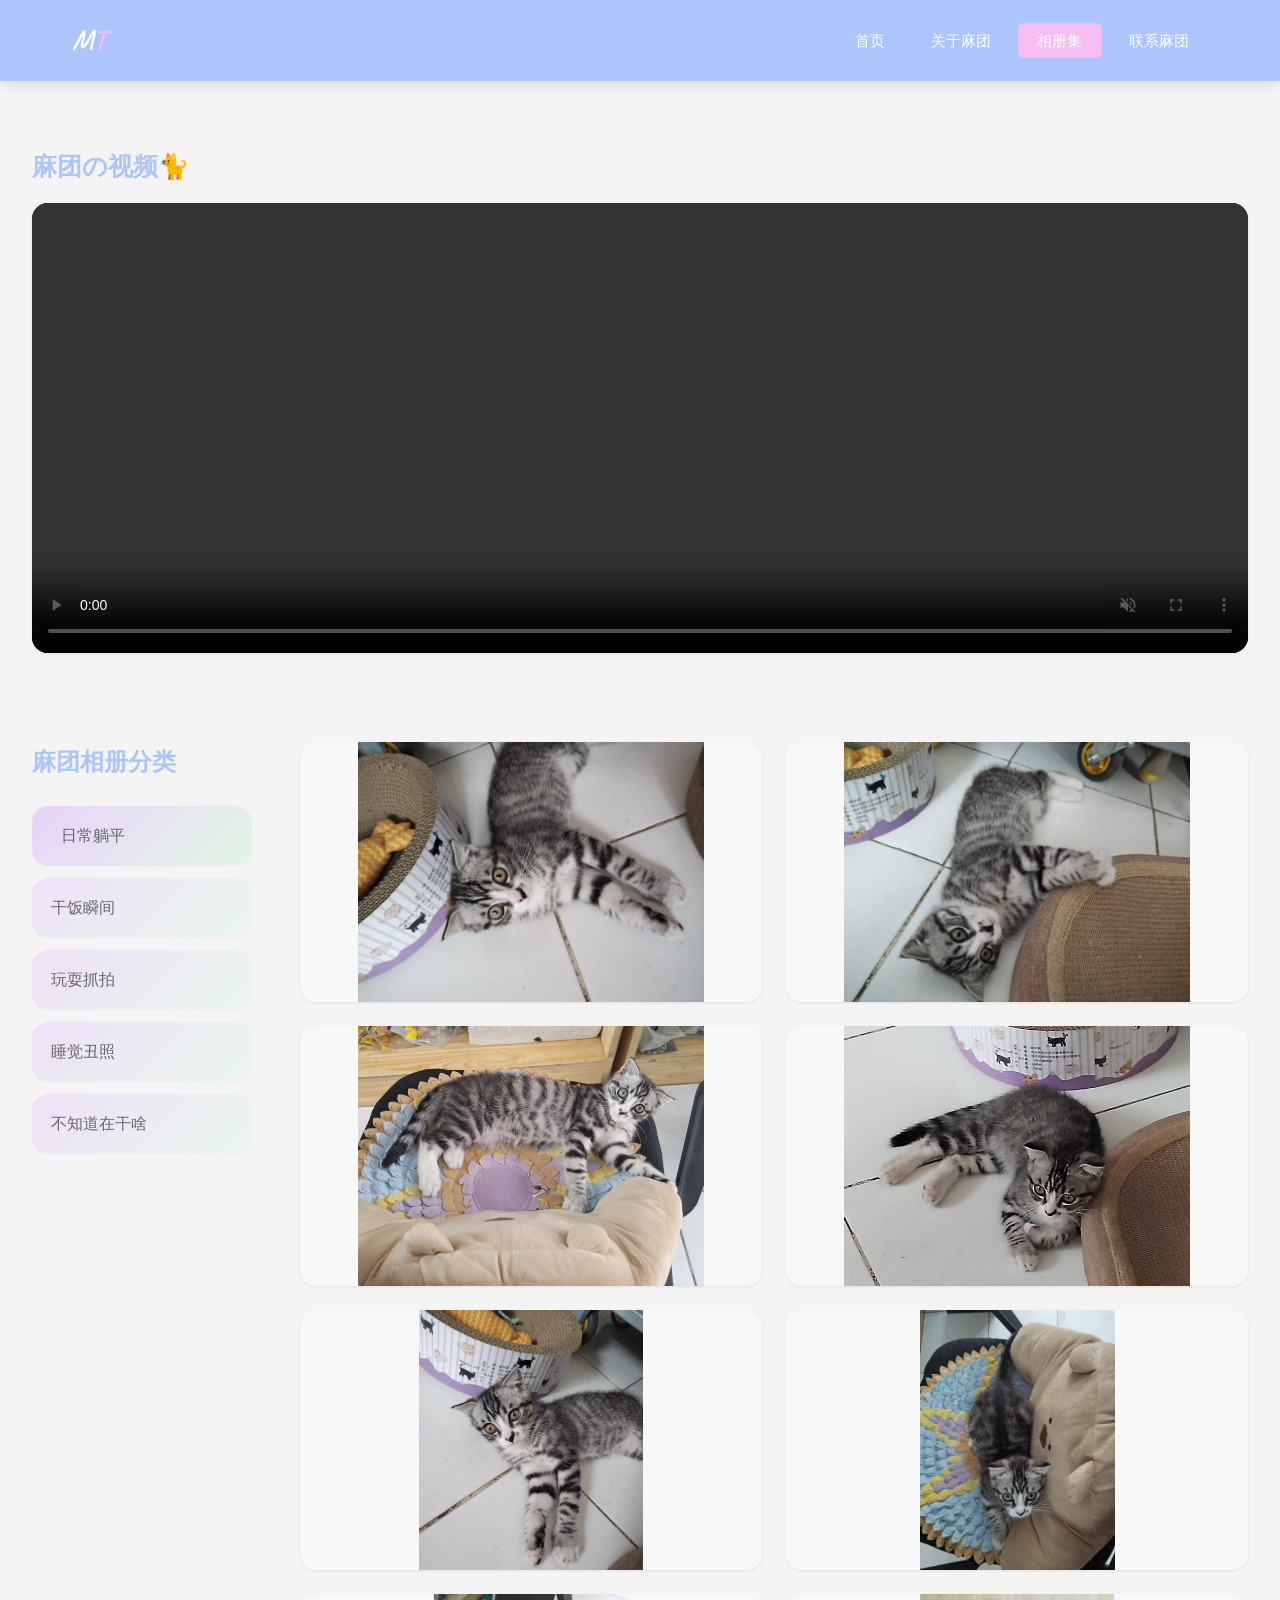
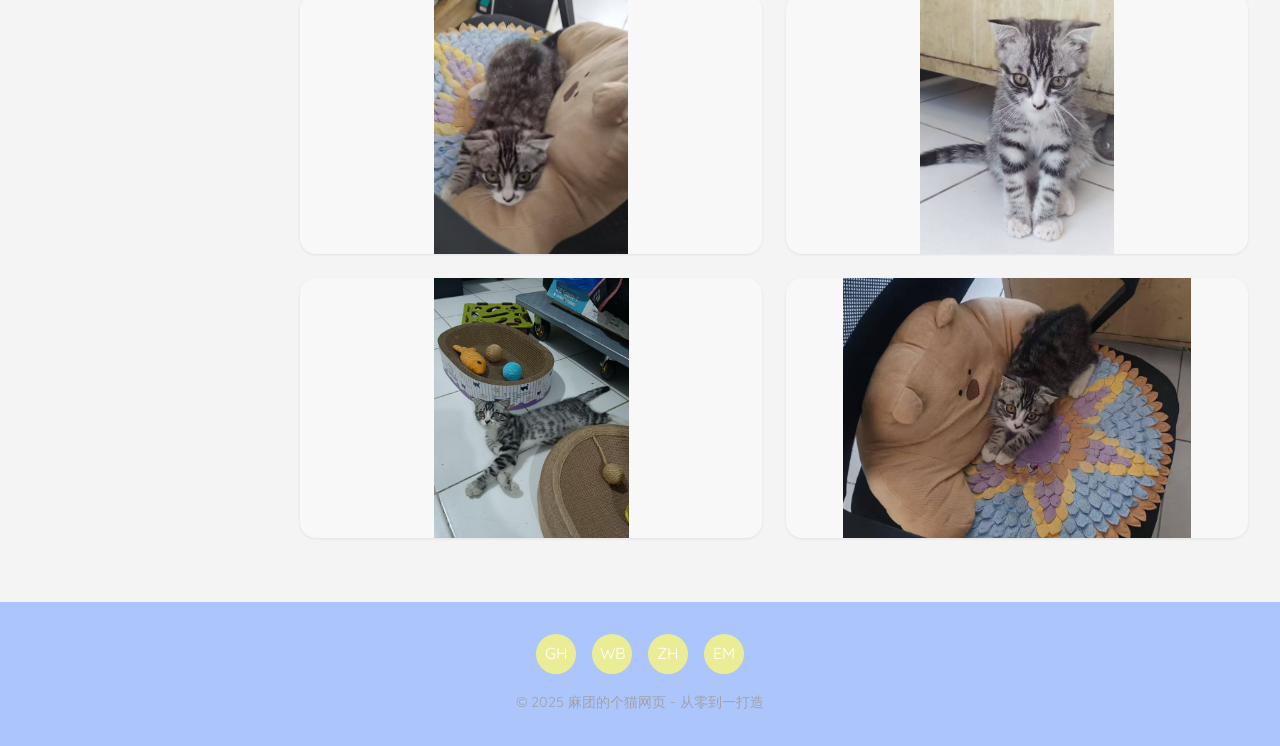
==== works.html @ da1ba431 "上传完整网站资源" ====
<!doctype html>
<html lang="zh-CN">
  <head>
    <meta charset="UTF-8" />
    <meta name="viewport" content="width=device-width, initial-scale=1.0" />
    <title>相册集 | 麻团的个猫网页</title>
    <link rel="stylesheet" href="css/style.css" />
  </head>
  <body>
    <header>
      <div class="header-inner">
        <a href="index.html" class="logo">M<span>T</span></a>
        <button
          class="menu-toggle"
          onclick="document.querySelector('nav').classList.toggle('open')"
          aria-label="打开导航菜单"
        >
          ☰
        </button>
        <nav>
          <ul>
            <li><a href="index.html">首页</a></li>
            <li><a href="about.html">关于麻团</a></li>
            <li><a href="works.html" class="active">相册集</a></li>
            <li><a href="contact.html">联系麻团</a></li>
          </ul>
        </nav>
      </div>
    </header>

    <main class="album-page">
      <div class="fixed-video">
        <h3 style="font-size: 25px">麻团の视频🐈</h3>
        <video
          class="auto-once-video"
          autoplay
          muted
          playsinline
          controls
          preload="auto"
        >
          <source src="MT_video.mp4" type="video/mp4" />
          你的浏览器不支持视频播放
        </video>
      </div>
      <!-- 左侧侧边栏分类 -->
      <div class="album-wrap">
        <aside class="album-sidebar">
          <h2>麻团相册分类</h2>
          <ul class="album-list">
            <li class="album-item" data-target="img1">日常躺平</li>
            <li class="album-item" data-target="img2">干饭瞬间</li>
            <li class="album-item" data-target="img3">玩耍抓拍</li>
            <li class="album-item" data-target="img4">睡觉丑照</li>
            <li class="album-item" data-target="img5">不知道在干啥</li>
          </ul>
        </aside>

        <section class="album-main">
          <!-- 图片切换区域 -->
          <div class="album-img-box">
            <div class="album-img active" id="img1">
              <div class="img-wrap">
                <img
                  src="MT日常躺平1.jpg"
                  alt="日常躺平"
                  onclick="openImg(this.src)"
                />
                <span class="img-tip"
                  >最近做网页天天拍，麻团也好奇人类干啥呢吧😂</span
                >
              </div>
              <div class="img-wrap">
                <img
                  src="MT日常躺平2.jpg"
                  alt="日常躺平"
                  onclick="openImg(this.src)"
                />
              </div>
              <div class="img-wrap">
                <img
                  src="MT日常躺平3.jpg"
                  alt="日常躺平"
                  onclick="openImg(this.src)"
                />
                <span class="img-tip">猫儿这个舒适😌</span>
              </div>
              <div class="img-wrap">
                <img
                  src="MT日常躺平4.jpg"
                  alt="日常躺平"
                  onclick="openImg(this.src)"
                />
              </div>
              <div class="img-wrap">
                <img
                  src="MT日常躺平5.jpg"
                  alt="日常躺平"
                  onclick="openImg(this.src)"
                />
              </div>
              <div class="img-wrap">
                <img
                  src="MT日常躺平6.jpg"
                  alt="日常躺平"
                  onclick="openImg(this.src)"
                />
                <span class="img-tip"
                  >漂亮小猫(♥∀♥)！好看！Very very very beautiful！</span
                >
              </div>
              <div class="img-wrap">
                <img
                  src="MT日常躺平7.jpg"
                  alt="日常躺平"
                  onclick="openImg(this.src)"
                />
              </div>
              <div class="img-wrap">
                <img
                  src="MT日常躺平8.jpg"
                  alt="日常躺平"
                  onclick="openImg(this.src)"
                />
                <span class="img-tip">莫名有种犯错被训的感觉</span>
              </div>
              <div class="img-wrap">
                <img
                  src="MT日常躺平9.jpg"
                  alt="日常躺平"
                  onclick="openImg(this.src)"
                />
              </div>
              <div class="img-wrap">
                <img
                  src="MT日常躺平10.jpg"
                  alt="日常躺平"
                  onclick="openImg(this.src)"
                />
              </div>
            </div>
            <div class="album-img" id="img2">
              <div class="img-wrap">
                <img
                  src="MT干饭瞬间1.jpg"
                  alt="干饭瞬间"
                  onclick="openImg(this.src)"
                />
              </div>
              <div class="img-wrap">
                <img
                  src="MT干饭瞬间2.jpg"
                  alt="干饭瞬间"
                  onclick="openImg(this.src)"
                />
                <span class="img-tip"
                  >可能是因为一直拍，小猫好奇又有点不耐烦了吧😹</span
                >
              </div>
              <div class="img-wrap">
                <img
                  src="MT干饭瞬间3.jpg"
                  alt="干饭瞬间"
                  onclick="openImg(this.src)"
                />
              </div>
              <div class="img-wrap">
                <img
                  src="MT干饭瞬间4.jpg"
                  alt="干饭瞬间"
                  onclick="openImg(this.src)"
                />
                <span class="img-tip">香！给到夯👌</span>
              </div>
              <div class="img-wrap">
                <img
                  src="MT干饭瞬间5.jpg"
                  alt="干饭瞬间"
                  onclick="openImg(this.src)"
                />
              </div>
              <div class="img-wrap">
                <img
                  src="MT干饭瞬间6.jpg"
                  alt="干饭瞬间"
                  onclick="openImg(this.src)"
                />
              </div>
            </div>
            <div class="album-img" id="img3">
              <div class="img-wrap">
                <img
                  src="MT玩耍抓拍1.jpg"
                  alt="玩耍抓拍"
                  onclick="openImg(this.src)"
                />
                <span class="img-tip"
                  >最近特别喜欢上蹿下跳，尤其是椅子背和人后背</span
                >
              </div>
              <div class="img-wrap">
                <img
                  src="MT玩耍抓拍2.jpg"
                  alt="玩耍抓拍"
                  onclick="openImg(this.src)"
                />
              </div>
              <div class="img-wrap">
                <img
                  src="MT玩耍抓拍3.jpg"
                  alt="玩耍抓拍"
                  onclick="openImg(this.src)"
                />
                <span class="img-tip"
                  >有点丑，再吃胖儿点就好了❤️，尾巴都甩出残影了</span
                >
              </div>
              <div class="img-wrap">
                <img
                  src="MT玩耍抓拍4.jpg"
                  alt="玩耍抓拍"
                  onclick="openImg(this.src)"
                />
              </div>
              <div class="img-wrap">
                <img
                  src="MT玩耍抓拍5.jpg"
                  alt="玩耍抓拍"
                  onclick="openImg(this.src)"
                />
                <span class="img-tip">3块钱新购入的逗猫棒——很喜欢🥰</span>
              </div>
              <div class="img-wrap">
                <img
                  src="MT玩耍抓拍6.jpg"
                  alt="玩耍抓拍"
                  onclick="openImg(this.src)"
                />
                <span class="img-tip">后面那个球虽是旧爱，但也没失宠哈</span>
              </div>
              <div class="img-wrap">
                <img
                  src="MT玩耍抓拍7.jpg"
                  alt="玩耍抓拍"
                  onclick="openImg(this.src)"
                />
                <span class="img-tip">依旧三块钱购入新玩具——爱玩😻，</span>
              </div>
              <div class="img-wrap">
                <img
                  src="MT玩耍抓拍8.jpg"
                  alt="玩耍抓拍"
                  onclick="openImg(this.src)"
                />
                <span class="img-tip"
                  >麻团甚至可以伸两个爪子通过洞抓住球，聪明的小猫！</span
                >
              </div>
            </div>
            <div class="album-img" id="img4">
              <div class="img-wrap">
                <img
                  src="MT睡觉丑照1.jpg"
                  alt="睡觉丑照"
                  onclick="openImg(this.src)"
                />
                <span class="img-tip">其实我觉得这张挺好看的😌</span>
              </div>
              <div class="img-wrap">
                <img
                  src="MT睡觉丑照2.jpg"
                  alt="睡觉丑照"
                  onclick="openImg(this.src)"
                />
                <span class="img-tip">这张就很丑了😄</span>
              </div>
            </div>
            <div class="album-img" id="img5">
              <div class="img-wrap">
                <img
                  src="MT不知道在干啥1.jpg"
                  alt="不知道在干啥"
                  onclick="openImg(this.src)"
                />
                <span class="img-tip">大眼小猫😻！</span>
              </div>
              <div class="img-wrap">
                <img
                  src="MT不知道在干啥2.jpg"
                  alt="不知道在干啥"
                  onclick="openImg(this.src)"
                />
              </div>
              <div class="img-wrap">
                <img
                  src="MT不知道在干啥3.jpg"
                  alt="不知道在干啥"
                  onclick="openImg(this.src)"
                />
                <span class="img-tip">不给摸，好多人摸嫌烦了😒</span>
              </div>
              <div class="img-wrap">
                <img
                  src="MT不知道在干啥4.jpg"
                  alt="不知道在干啥"
                  onclick="openImg(this.src)"
                />
              </div>
              <div class="img-wrap">
                <img
                  src="MT不知道在干啥5.jpg"
                  alt="不知道在干啥"
                  onclick="openImg(this.src)"
                />
                <span class="img-tip">醒着的时候不给摸，一直跑🐈</span>
              </div>
              <div class="img-wrap">
                <img
                  src="MT不知道在干啥6.jpg"
                  alt="不知道在干啥"
                  onclick="openImg(this.src)"
                />
              </div>
              <div class="img-wrap">
                <img
                  src="MT不知道在干啥7.jpg"
                  alt="不知道在干啥"
                  onclick="openImg(this.src)"
                />
                <span class="img-tip">👀你看我干啥！</span>
              </div>
              <div class="img-wrap">
                <img
                  src="MT不知道在干啥8.jpg"
                  alt="不知道在干啥"
                  onclick="openImg(this.src)"
                />
              </div>
              <div class="img-wrap">
                <img
                  src="MT不知道在干啥9.jpg"
                  alt="不知道在干啥"
                  onclick="openImg(this.src)"
                />
                <span class="img-tip"
                  >家人喂麻雀吸引到它了，跑过去歪头看🧐</span
                >
              </div>
              <div class="img-wrap">
                <img
                  src="MT不知道在干啥10.jpg"
                  alt="不知道在干啥"
                  onclick="openImg(this.src)"
                />
              </div>
              <div class="img-wrap">
                <img
                  src="MT不知道在干啥11.jpg"
                  alt="不知道在干啥"
                  onclick="openImg(this.src)"
                />
              </div>
              <div class="img-wrap">
                <img
                  src="MT不知道在干啥12.jpg"
                  alt="不知道在干啥"
                  onclick="openImg(this.src)"
                />
                <span class="img-tip">莫名忧郁😢</span>
              </div>
            </div>
          </div>
        </section>
      </div>
    </main>

    <script>
      const items = document.querySelectorAll(".album-item");
      const imgBoxes = document.querySelectorAll(".album-img");

      items.forEach((item) => {
        item.addEventListener("mouseenter", () => {
          // 清除所有激活状态
          imgBoxes.forEach((box) => box.classList.remove("active"));
          items.forEach((li) => li.classList.remove("active"));

          // 当前条目激活
          item.classList.add("active");
          const targetId = item.getAttribute("data-target");
          // 同步显示对应图片、对应视频
          document.getElementById(targetId).classList.add("active");
        });
      });
      // 页面默认激活第一项
      items[0].classList.add("active");
      // 视频仅自动播放一次，结束后停止自动播放
      window.addEventListener("load", function () {
        const video = document.querySelector(".auto-once-video");
        if (!video) return;
        // 捕获自动播放拦截报错，不阻断页面
        const tryPlay = async () => {
          try {
            await video.play();
          } catch (err) {
            console.log("浏览器拦截自动播放，请手动点击播放按钮");
          }
        };
        tryPlay();
        // 播放结束自动暂停，不再自动重播
        video.addEventListener("ended", function () {
          this.pause();
          this.autoplay = false;
        });
      });
      // 图片放大弹窗逻辑
      function openImg(src) {
        // 创建遮罩层
        const mask = document.createElement("div");
        mask.id = "imgMask";
        mask.style.cssText = `
    position: fixed;
    top: 0;
    left: 0;
    width: 100vw;
    height: 100vh;
    background: rgba(0,0,0,0.9);
    display: flex;
    align-items: center;
    justify-content: center;
    z-index: 9999;
    cursor: zoom-out;
  `;
        // 创建大图
        const bigImg = document.createElement("img");
        bigImg.src = src;
        bigImg.style.cssText = `
    max-width: 90%;
    max-height: 90%;
    object-fit: contain;
    border-radius: 6px;
  `;
        // 点击遮罩任意位置关闭
        mask.onclick = function () {
          mask.remove();
        };
        mask.appendChild(bigImg);
        document.body.appendChild(mask);
      }
    </script>

    <footer>
      <div class="footer-inner">
        <div class="footer-social">
          <a href="#" aria-label="GitHub">GH</a>
          <a href="#" aria-label="微博">WB</a>
          <a href="#" aria-label="知乎">ZH</a>
          <a href="#" aria-label="邮箱">EM</a>
        </div>
        <p class="footer-copy">© 2025 麻团的个猫网页 - 从零到一打造</p>
      </div>
    </footer>
  </body>
</html>
---- css/style.css ----
@import url("https://fonts.googleapis.com/css2?family=Caveat:wght@400;500;600;700&family=Quicksand:wght@300;400;500;600;700&display=swap");
:root {
  --primary-color: #ffbef1e2;
  --secondary-color: #acc5fb;
  --third-color: #8aacf8;
  --accent-color: #fffa76c1;
  --work-color: #ffd15c;
  --title-color: #86b0fa;
  --text-color: #09090b93;
  --light-text: #f1b8ff;
  --light-bg: #f4f4f5;
  --card-bg: #e4c3ff83;
  --border-color: #00893cc9;
  --hover-bg: #f4f4f5;
  --shadow-sm: 0 1px 3px rgba(0, 0, 0, 0.08);
  --shadow-md: 0 4px 12px rgba(0, 0, 0, 0.1);
  --shadow-lg: 0 8px 24px rgba(0, 0, 0, 0.12);
  --radius-sm: 6px;
  --radius-md: 10px;
  --radius-lg: 16px;
  --font-heading: "Caveat", cursive;
  --font-body: "Quicksand", sans-serif;
  --transition-fast: 200ms ease;
  --transition-normal: 300ms ease;
  --transition-slow: 500ms ease;
}

* {
  margin: 0;
  padding: 0;
  box-sizing: border-box;
}

html {
  scroll-behavior: smooth;
}

body {
  font-family: var(--font-body);
  line-height: 1.7;
  color: var(--text-color);
  background-color: var(--light-bg);
  min-height: 100vh;
  display: flex;
  flex-direction: column;
}

img {
  max-width: 100%;
  height: auto;
  display: block;
}

a {
  color: var(--primary-color);
  text-decoration: none;
  transition: color var(--transition-fast);
}

a:hover {
  color: var(--secondary-color);
}

header {
  background-color: var(--secondary-color);
  padding: 0;
  position: sticky;
  top: 0;
  z-index: 100;
  box-shadow: var(--shadow-md);
}

.header-inner {
  max-width: 1200px;
  margin: 0 auto;
  padding: 1rem 2rem;
  display: flex;
  align-items: center;
  justify-content: space-between;
}

.logo {
  font-family: var(--font-heading);
  font-size: 1.8rem;
  font-weight: 700;
  color: #ffffff;
  letter-spacing: 1px;
}

.logo span {
  color: var(--primary-color);
}

nav ul {
  display: flex;
  justify-content: flex-end;
  gap: 0.5rem;
  list-style: none;
  padding: 0;
}

nav a {
  color: #ffffff;
  padding: 0.5rem 1.2rem;
  border-radius: var(--radius-sm);
  transition:
    background-color var(--transition-normal),
    color var(--transition-normal);
  font-weight: 500;
  font-size: 0.95rem;
  cursor: pointer;
}

nav a:hover,
nav a.active {
  background-color: var(--primary-color);
  color: #ffffff;
}

.menu-toggle {
  display: none;
  background: none;
  border: none;
  color: #ffffff;
  font-size: 1.5rem;
  cursor: pointer;
  padding: 0.5rem;
}

main {
  flex: 1;
  max-width: 1200px;
  margin: 0 auto;
  padding: 2rem;
  width: 100%;
}

.hero {
  text-align: center;
  padding: 4rem 2rem 3rem;
  animation: fadeIn 0.8s ease-out forwards;
}

.hero h1 {
  font-family: var(--font-heading);
  font-size: 3.5rem;
  font-weight: 700;
  color: var(--secondary-color);
  margin-bottom: 0.5rem;
}

.hero h1 span {
  color: var(--primary-color);
}

.hero .subtitle {
  font-size: 1.3rem;
  color: var(--light-text);
  margin-bottom: 2rem;
  font-weight: 400;
}

.hero-cta {
  display: inline-flex;
  gap: 1rem;
  justify-content: center;
  flex-wrap: wrap;
}

.btn {
  display: inline-block;
  padding: 0.75rem 2rem;
  border-radius: var(--radius-sm);
  font-weight: 600;
  font-size: 1rem;
  cursor: pointer;
  transition: all var(--transition-normal);
  border: 2px solid transparent;
  font-family: var(--font-body);
}

.btn-primary {
  background-color: var(--primary-color);
  color: #ffffff;
  border-color: var(--primary-color);
}

.btn-primary:hover {
  background-color: #1d4ed8;
  border-color: #1d4ed8;
  transform: translateY(-2px);
  box-shadow: var(--shadow-md);
}

.btn-outline {
  background-color: transparent;
  color: var(--secondary-color);
  border-color: var(--border-color);
}

.btn-outline:hover {
  border-color: var(--primary-color);
  color: var(--primary-color);
  transform: translateY(-2px);
}

.about-section {
  padding: 2rem 0;
  animation: fadeIn 0.6s ease-out forwards;
}

.about-section h1 {
  font-family: var(--font-heading);
  font-size: 2.8rem;
  color: var(--secondary-color);
  margin-bottom: 2rem;
  text-align: center;
}

.profile {
  display: flex;
  flex-direction: column;
  align-items: center;
  padding: 2rem;
  background: var(--card-bg);
  border-radius: var(--radius-lg);
  box-shadow: var(--shadow-md);
  margin-bottom: 2rem;
}

.profile-img {
  width: 160px;
  height: 160px;
  border-radius: 50%;
  object-fit: cover;
  border: 4px solid var(--primary-color);
  margin-bottom: 1.5rem;
  background: var(--hover-bg);
}

.bio {
  text-align: center;
}

.bio h2 {
  font-family: var(--font-heading);
  font-size: 2rem;
  color: var(--secondary-color);
  margin-bottom: 0.3rem;
}

.bio .role {
  color: var(--primary-color);
  font-weight: 500;
  font-size: 1.1rem;
  margin-bottom: 1rem;
}

.bio p {
  color: var(--light-text);
  max-width: 600px;
  line-height: 1.8;
}

/* Skills Section */
.skills-section {
  padding: 2rem 0;
}

.skills-section h3 {
  font-family: var(--font-heading);
  font-size: 2rem;
  color: var(--worktitle-color);
  margin-bottom: 1.5rem;
  text-align: center;
}

.skills-grid {
  display: grid;
  grid-template-columns: repeat(auto‑fill, minmax(200px, 1fr));
  gap: 1rem;
}

.skill-item {
  background: var(--card-bg);
  padding: 1.2rem 1.5rem;
  border-radius: var(--radius-md);
  box-shadow: var(--shadow-sm);
  display: flex;
  align-items: center;
  gap: 0.8rem;
  transition:
    transform var(--transition-normal),
    box-shadow var(--transition-normal);
  cursor: default;
  opacity: 0;
  animation: fadeIn 0.5s ease-out forwards;
}

.skill-item:hover {
  transform: translateY(-3px);
  box-shadow: var(--shadow-md);
}

.skill-icon {
  width: 40px;
  height: 40px;
  background: var(--primary-color);
  border-radius: var(--radius-sm);
  display: flex;
  align-items: center;
  justify-content: center;
  color: #ffffff;
  font-size: 1.1rem;
  font-weight: 700;
  font-family: var(--font-heading);
}

.skill-name {
  font-weight: 600;
  color: var(--text-color);
}

/* Education & Interests */
.info-grid {
  display: grid;
  grid-template-columns: repeat(auto-fit, minmax(300px, 1fr));
  gap: 2rem;
  margin-top: 2rem;
}

.info-card {
  background: var(--card-bg);
  padding: 2rem;
  border-radius: var(--radius-lg);
  box-shadow: var(--shadow-sm);
  background: linear-gradient(135deg, #e4c3ffa8, #caf8cf62);
  margin: 1rem;
}

.info-card h3 {
  font-family: var(--font-heading);
  font-size: 1.8rem;
  color: var(--third-color);
  margin-bottom: 1rem;
}

.info-card p {
  color: #5a4b70;
  line-height: 1.8;
}

.info-card ul {
  list-style: none;
}

.info-card li {
  padding: 0.5rem 0;
  color: var(--light-text);
  border-bottom: 1px solid var(--border-color);
  display: flex;
  align-items: center;
  gap: 0.5rem;
}

.info-card li:last-child {
  border-bottom: none;
}

.info-card li .dot {
  width: 8px;
  height: 8px;
  background: var(--primary-color);
  border-radius: 50%;
  display: inline-block;
}

/* ==============================
Works Section (作品集)
================================ */
.works-section {
  padding: 2rem 0;
  animation: fadeIn 0.6s ease-out forwards;
}

.works-section h1 {
  font-family: var(--font-heading);
  font-size: 2.8rem;
  color: var(--secondary-color);
  margin-bottom: 0.5rem;
  text-align: center;
}

.works-section .section-desc {
  text-align: center;
  color: var(--light-text);
  margin-bottom: 2rem;
  font-size: 1.1rem;
}

.works-grid {
  display: grid;
  grid-template-columns: repeat(auto-fill, minmax(320px, 1fr));
  gap: 2rem;
}

.work-card {
  background: var(--card-bg);
  border-radius: var(--radius-lg);
  box-shadow: var(--shadow-md);
  overflow: hidden;
  transition:
    transform var(--transition-normal),
    box-shadow var(--transition-normal);
  cursor: pointer;
}

.work-card:hover {
  transform: translateY(-6px);
  box-shadow: var(--shadow-lg);
}

.work-card-img {
  width: 100%;
  height: 220px;
  object-fit: cover;
  background: linear-gradient(
    135deg,
    var(--primary-color),
    var(--accent-color)
  );
  display: flex;
  align-items: center;
  justify-content: center;
  color: #ffffff;
  font-family: var(--font-heading);
  font-size: 2rem;
  position: relative;
  overflow: hidden;
}

.work-card-img::after {
  content: "";
  position: absolute;
  inset: 0;
  background: rgba(37, 99, 235, 0);
  transition: background var(--transition-normal);
}

.work-card:hover .work-card-img::after {
  background: rgba(37, 99, 235, 0.15);
}

.work-info {
  padding: 1.5rem;
}

.work-info h3 {
  font-family: var(--font-heading);
  font-size: 1.5rem;
  color: var(--title-color);
  margin-bottom: 0.5rem;
}

.work-info p {
  color: var(--text-color);
  font-size: 0.95rem;
  line-height: 1.6;
  margin-bottom: 1rem;
}

.work-tags {
  display: flex;
  gap: 0.5rem;
  flex-wrap: wrap;
}

.tag {
  background: var(--hover-bg);
  color: var(--work-color);
  padding: 0.3rem 0.8rem;
  border-radius: 20px;
  font-size: 0.8rem;
  font-weight: 500;
}

/* ==============================
Contact Section (联系我)
================================ */
.contact-section {
  padding: 2rem 0;
  animation: fadeIn 0.6s ease-out forwards;
}

.contact-section h1 {
  font-family: var(--font-heading);
  font-size: 2.8rem;
  color: var(--secondary-color);
  margin-bottom: 0.5rem;
  text-align: center;
}

.contact-section .section-desc {
  text-align: center;
  color: var(--light-text);
  margin-bottom: 2rem;
  font-size: 1.1rem;
}

.contact-grid {
  display: grid;
  grid-template-columns: 1fr;
  gap: 2rem;
}

.contact-info-card {
  background: var(--card-bg);
  padding: 2rem;
  border-radius: var(--radius-lg);
  box-shadow: var(--shadow-md);
  text-align: center;
}

.contact-methods {
  display: flex;
  flex-direction: column;
  gap: 1.5rem;
  margin-top: 1.5rem;
}

.contact-method {
  display: flex;
  align-items: center;
  gap: 1rem;
  padding: 1rem;
  border-radius: var(--radius-md);
  background: var(--light-bg);
  transition:
    transform var(--transition-normal),
    box-shadow var(--transition-normal);
  cursor: pointer;
}

.contact-method:hover {
  transform: translateY(-2px);
  box-shadow: var(--shadow-sm);
}

.contact-method-icon {
  width: 48px;
  height: 48px;
  background: var(--primary-color);
  border-radius: var(--radius-sm);
  display: flex;
  align-items: center;
  justify-content: center;
  color: #ffffff;
  font-size: 1.2rem;
}

.contact-method-label {
  font-weight: 600;
  color: var(--text-color);
}

.contact-method-value {
  color: var(--light-text);
  font-size: 0.9rem;
}

/* Contact Form */
.contact-form-card {
  background: var(--card-bg);
  padding: 2rem;
  border-radius: var(--radius-lg);
  box-shadow: var(--shadow-md);
}

.contact-form-card h3 {
  font-family: var(--font-heading);
  font-size: 1.8rem;
  color: var(--secondary-color);
  margin-bottom: 1.5rem;
  text-align: center;
}

.form-group {
  margin-bottom: 1.5rem;
}

.form-group label {
  display: block;
  font-weight: 600;
  color: var(--text-color);
  margin-bottom: 0.5rem;
  font-size: 0.95rem;
}

.form-group input,
.form-group textarea {
  width: 100%;
  padding: 0.8rem 1rem;
  border: 2px solid var(--border-color);
  border-radius: var(--radius-sm);
  font-family: var(--font-body);
  font-size: 1rem;
  color: var(--text-color);
  background: var(--light-bg);
  transition:
    border-color var(--transition-fast),
    box-shadow var(--transition-fast);
  outline: none;
}

.form-group input:focus,
.form-group textarea:focus {
  border-color: var(--primary-color);
  box-shadow: 0 0 0 3px rgba(37, 99, 235, 0.15);
}

.form-group textarea {
  min-height: 120px;
  resize: vertical;
}

.btn-submit {
  width: 100%;
  padding: 0.9rem;
  background-color: var(--primary-color);
  color: #ffffff;
  border: none;
  border-radius: var(--radius-sm);
  font-family: var(--font-body);
  font-size: 1rem;
  font-weight: 600;
  cursor: pointer;
  transition: all var(--transition-normal);
}

.btn-submit:hover {
  background-color: #1d4ed8;
  transform: translateY(-2px);
  box-shadow: var(--shadow-md);
}

/* ==============================
Footer
================================ */
footer {
  background-color: var(--secondary-color);
  color: #ffffff;
  padding: 2rem;
  margin-top: auto;
}

.footer-inner {
  max-width: 1200px;
  margin: 0 auto;
  display: flex;
  flex-direction: column;
  align-items: center;
  gap: 1rem;
}

.footer-social {
  display: flex;
  gap: 1rem;
}

.footer-social a {
  width: 40px;
  height: 40px;
  border-radius: 50%;
  background: var(--accent-color);
  display: flex;
  align-items: center;
  justify-content: center;
  color: #ffffff;
  transition:
    background-color var(--transition-normal),
    transform var(--transition-normal);
  cursor: pointer;
  font-size: 1rem;
}

.footer-social a:hover {
  background-color: var(--primary-color);
  transform: translateY(-3px);
}

.footer-copy {
  font-size: 0.9rem;
  color: #a1a1aa;
}

/* ==============================
Animations
================================ */
@keyframes fadeIn {
  from {
    opacity: 0;
    transform: translateY(20px);
  }
  to {
    opacity: 1;
    transform: translateY(0);
  }
}

@keyframes slideInLeft {
  from {
    opacity: 0;
    transform: translateX(-30px);
  }
  to {
    opacity: 1;
    transform: translateX(0);
  }
}

@keyframes slideInRight {
  from {
    opacity: 0;
    transform: translateX(30px);
  }
  to {
    opacity: 1;
    transform: translateX(0);
  }
}

/* Staggered animation delays */
.stagger-1 {
  animation-delay: 0.1s;
}
.stagger-2 {
  animation-delay: 0.2s;
}
.stagger-3 {
  animation-delay: 0.3s;
}
.stagger-4 {
  animation-delay: 0.4s;
}
.stagger-5 {
  animation-delay: 0.5s;
}
.stagger-6 {
  animation-delay: 0.6s;
}
.stagger-7 {
  animation-delay: 0.7s;
}
.stagger-8 {
  animation-delay: 0.8s;
}

/* Reduced motion preference */
@media (prefers-reduced-motion: reduce) {
  *,
  *::before,
  *::after {
    animation-duration: 0.01ms !important;
    animation-iteration-count: 1 !important;
    transition-duration: 0.01ms !important;
  }
}

/* ==============================
Responsive Design
================================ */
@media (min-width: 768px) {
  .profile {
    flex-direction: row;
    justify-content: center;
    gap: 2rem;
    text-align: left;
  }
  .profile-img {
    margin-bottom: 0;
    margin-right: 0;
  }
  .bio {
    text-align: left;
  }
  .info-grid {
    grid-template-columns: 1fr 1fr;
  }
  .contact-grid {
    grid-template-columns: 1fr 1fr;
  }
  .hero h1 {
    font-size: 4rem;
  }
}

@media (min-width: 1024px) {
  .works-grid {
    grid-template-columns: repeat(3, 1fr);
  }
  .skills-grid {
    grid-template-columns: repeat(4, 1fr);
  }
}

/* Mobile responsive */
@media (max-width: 767px) {
  .album-wrap {
    flex-direction: column;
  }
  .album-sidebar {
    width: 100%;
  }
}
@media (max-width: 767px) {
  .header-inner {
    padding: 0.8rem 1rem;
  }
  .menu-toggle {
    display: block;
  }
  nav {
    display: none;
    width: 100%;
    order: 3;
  }
  nav.open {
    display: block;
  }
  nav ul {
    flex-direction: column;
    gap: 0;
    padding: 0.5rem 0;
  }
  nav a {
    display: block;
    padding: 0.8rem 1rem;
    border-radius: 0;
  }
  .header-inner {
    flex-wrap: wrap;
  }
  .hero {
    padding: 2rem 1rem;
  }
  .hero h1 {
    font-size: 2.5rem;
  }
  .hero .subtitle {
    font-size: 1rem;
  }
  main {
    padding: 1rem;
  }
  .works-grid {
    grid-template-columns: 1fr;
  }
  .skills-grid {
    grid-template-columns: repeat(2, 1fr);
  }
  .work-card-img {
    height: 180px;
  }
}

/* 整体页面：垂直排列，视频通栏，下方才是左右分栏 */
.album-page {
  max-width: 1400px;
  margin: 4rem auto;
  padding: 0 2rem;
  display: flex;
  flex-direction: column;
  gap: 3rem;
}

/* 下方图片区域 左右分栏 */
.album-wrap {
  display: flex;
  gap: 3rem;
  align-items: flex-start;
}

/* 侧边栏不变 */
.album-sidebar {
  width: 220px;
  flex-shrink: 0;
}
.album-sidebar h2 {
  color: var(--secondary-color);
  margin-bottom: 1.5rem;
  font-family: var(--font-heading);
}
.album-main {
  flex: 1; /* 自动瓜分所有剩余横向空间 */
}
.album-list {
  list-style: none;
}
.album-item {
  padding: 1rem 1.2rem;
  margin-bottom: 0.8rem;
  border-radius: var(--radius-lg);
  background: linear-gradient(135deg, #e4c3ff60, #caf8cf40);
  cursor: pointer;
  transition: all 0.3s ease;
}

.album-item:hover,
.album-item.active {
  background: linear-gradient(135deg, #e4c3ffa8, #caf8cf70);
  padding-left: 1.8rem;
}

/* 视频修复：不裁剪、不变形 */
.fixed-video {
  margin-bottom: 2rem;
}
.fixed-video h3 {
  color: var(--secondary-color);
  margin-bottom: 1rem;
}
.fixed-video video {
  width: 100%;
  max-height: 450px;
  border-radius: var(--radius-lg);
  box-shadow: var(--shadow-sm);
  /* 关键：完整显示画面，不裁切 */
  object-fit: contain;
  background: #000; /* 黑底填充空白区域 */
}

/* 图片外层容器，预留固定高度，防止页面上下跳动 */
.album-img-box {
  min-height: 560px;
  width: 100%;
}
/* 默认隐藏图集 */
.album-img {
  display: none;
  gap: 1.5rem;
  flex-wrap: wrap;
  width: 100%;
}
/* 激活才显示 */
.album-img.active {
  display: flex;
}
/* 图片外层包裹层，用来承载注释气泡 */
.img-wrap {
  flex: 1 1 calc(50% - 0.8rem);
  min-width: 260px;
  position: relative;
}
/* 图片样式 */
.img-wrap img {
  width: 100%;
  height: 260px;
  border-radius: var(--radius-lg);
  box-shadow: var(--shadow-sm);
  transition: 0.3s ease;
  object-fit: contain;
  background: #f8f8f8;
  will-change: transform;
  backface-visibility: hidden;
  cursor: zoom-in;
}
.img-wrap img:hover {
  transform: scale(1.02);
}
/* 注释气泡样式 */
.img-tip {
  position: absolute;
  left: 50%;
  bottom: 10px;
  transform: translateX(-50%);
  padding: 6px 12px;
  background: rgba(0, 0, 0, 0.7);
  color: #fff;
  font-size: 14px;
  border-radius: 8px;
  white-space: nowrap;
  opacity: 0;
  visibility: hidden;
  transition: 0.2s ease;
  pointer-events: none;
}
.img-wrap:hover .img-tip {
  opacity: 1;
  visibility: visible;
}

/* 仅关于麻团页面标题渐变，其他页面不受影响 */
.about-section h1 {
  font-size: 2.8rem;
  text-align: center;
  margin: 3rem 0;
  background: linear-gradient(90deg, #ffa9ea, #ffe57b, #92e4ff);
  background-size: 300% 300%;
  -webkit-background-clip: text;
  background-clip: text;
  color: transparent;
  animation: flowGradient 6s infinite ease;
}
@keyframes flowGradient {
  0% {
    background-position: 0% 50%;
  }
  50% {
    background-position: 100% 50%;
  }
  100% {
    background-position: 0% 50%;
  }
}

.contact-section {
  width: 100%;
  min-height: 600px;
  display: flex;
  align-items: center;
  justify-content: center;
  padding: 4rem 2rem;
  box-sizing: border-box;
}

.contact-wrap {
  display: flex;
  align-items: center;
  gap: 3rem; /* 拉开间距，文字往页面中间收 */
  max-width: 1100px;
  position: relative;
}

/* 1. 猫咪放大 + 向左下偏移 */
.cat-part {
  position: relative;
}
.cat-part::after {
  content: "Hi！我是麻团！I'm Matuan!";
  position: absolute;
  bottom: -10px;
  left: 50%;
  transform: translateX(-50%);
  padding: 8px 60px;
  white-space: nowrap;
  background: linear-gradient(
    135deg,
    #ff5f5fec,
    #f5b041eb,
    #f6e63cbc,
    rgba(62, 238, 59, 0.712),
    #74f0c9d5,
    #4b7efec2,
    #a17effd5
  );
  font-size: 16px;
  border-radius: 8px;
  opacity: 0;
  pointer-events: none;
  transition: opacity 0.2s ease;
  box-shadow: 0 4px 12px rgba(0, 0, 0, 0.15);
}
.cat-part:hover::after {
  opacity: 1;
}
.cat-part img {
  width: 100%;
  height: auto;
  display: block;
}

.text-part {
  padding-right: 0;
  margin-left: -80px; /* 核心，往左偏移，调数字控制距离 */
}
.text-part h3 {
  margin-bottom: 1.5rem;
  font-size: 60px; /* 标题更大 */
  color: #ffcf33;
}
.text-part p {
  font-size: 20px; /* 电话邮箱文字放大 */
  color: #555;
  margin: 14px 0;
}

/* 手机适配 */
@media (max-width: 768px) {
  .contact-wrap {
    flex-direction: column;
    align-items: center;
    text-align: center;
    gap: 3rem;
  }
  .cat-part {
    width: 280px;
    transform: translate(0, 20px);
  }
  .text-part {
    padding-right: 0;
    margin-top: 0;
  }
}
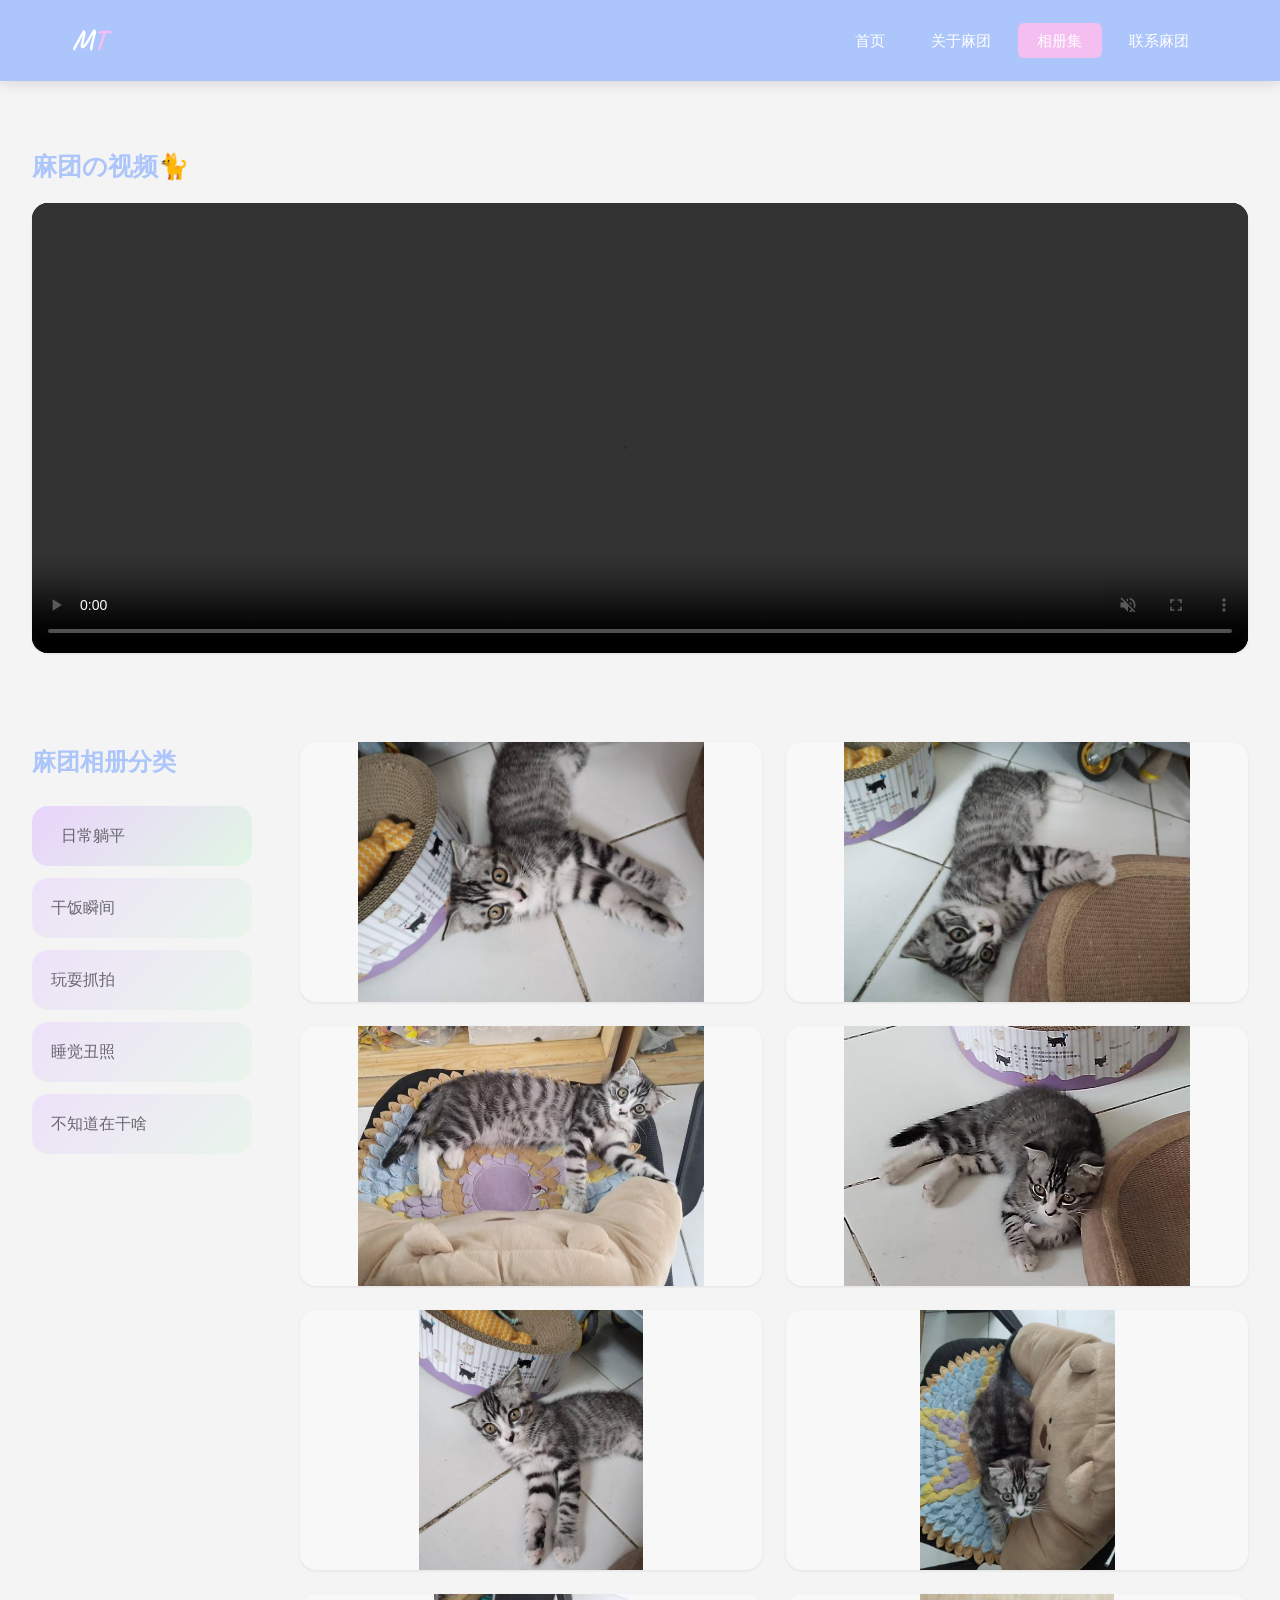
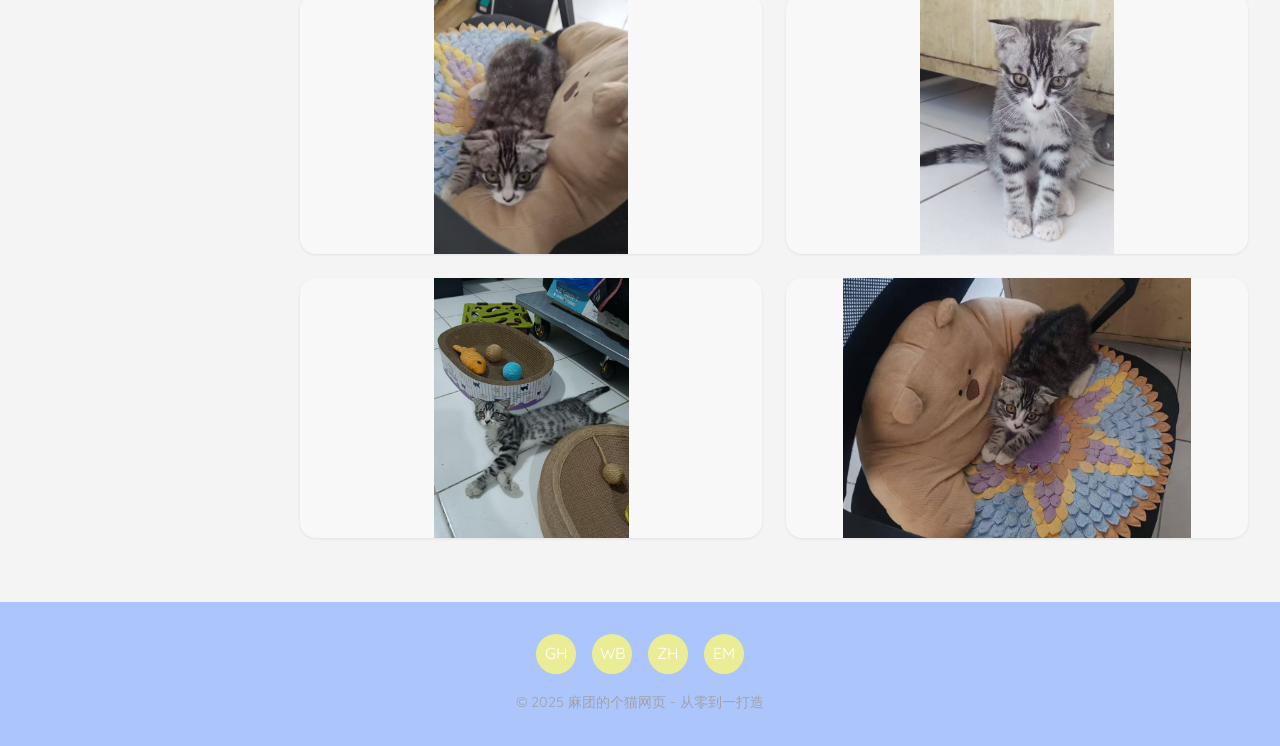
==== commit c043bef7: "修复视频文件名路径错误" ====
--- a/works.html
+++ b/works.html
@@ -39,7 +39,7 @@
           controls
           preload="auto"
         >
-          <source src="MT_video.mp4" type="video/mp4" />
+          <source src="MT.mp4" type="video/mp4" />
           你的浏览器不支持视频播放
         </video>
       </div>
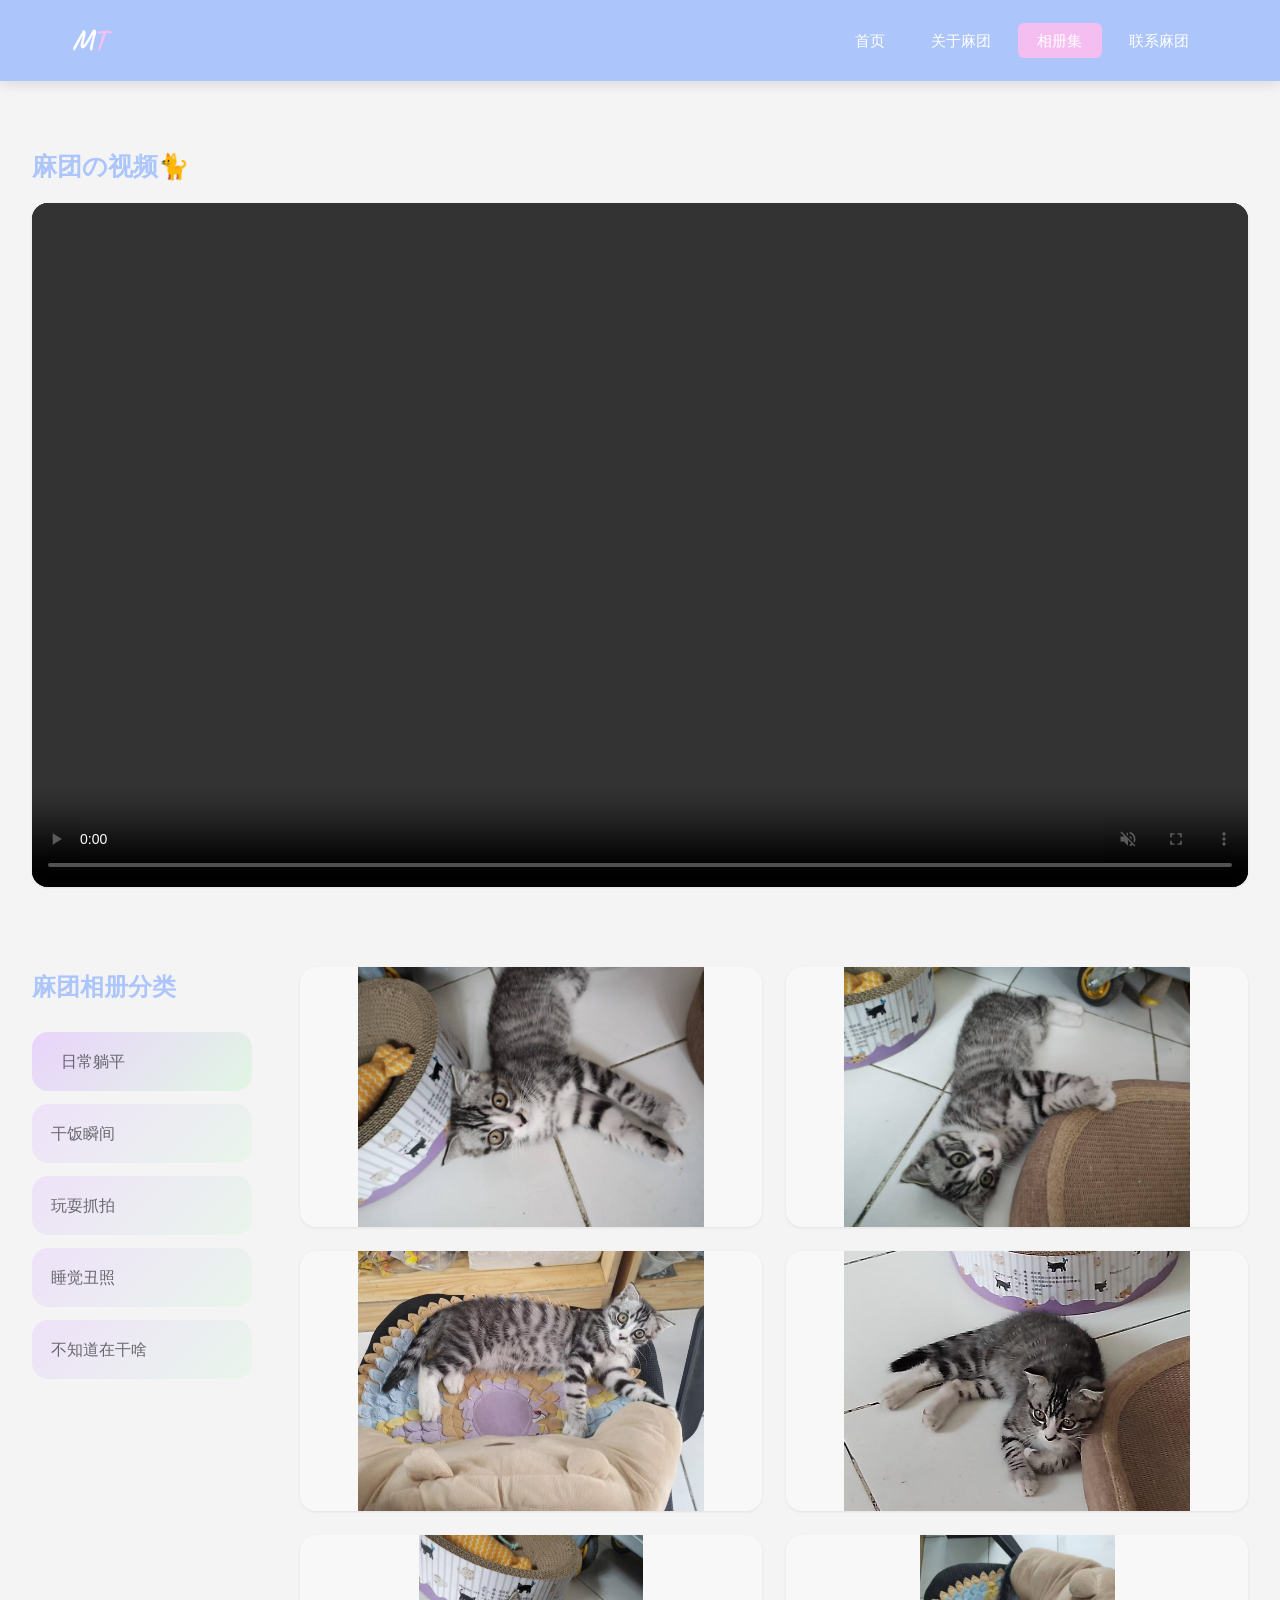
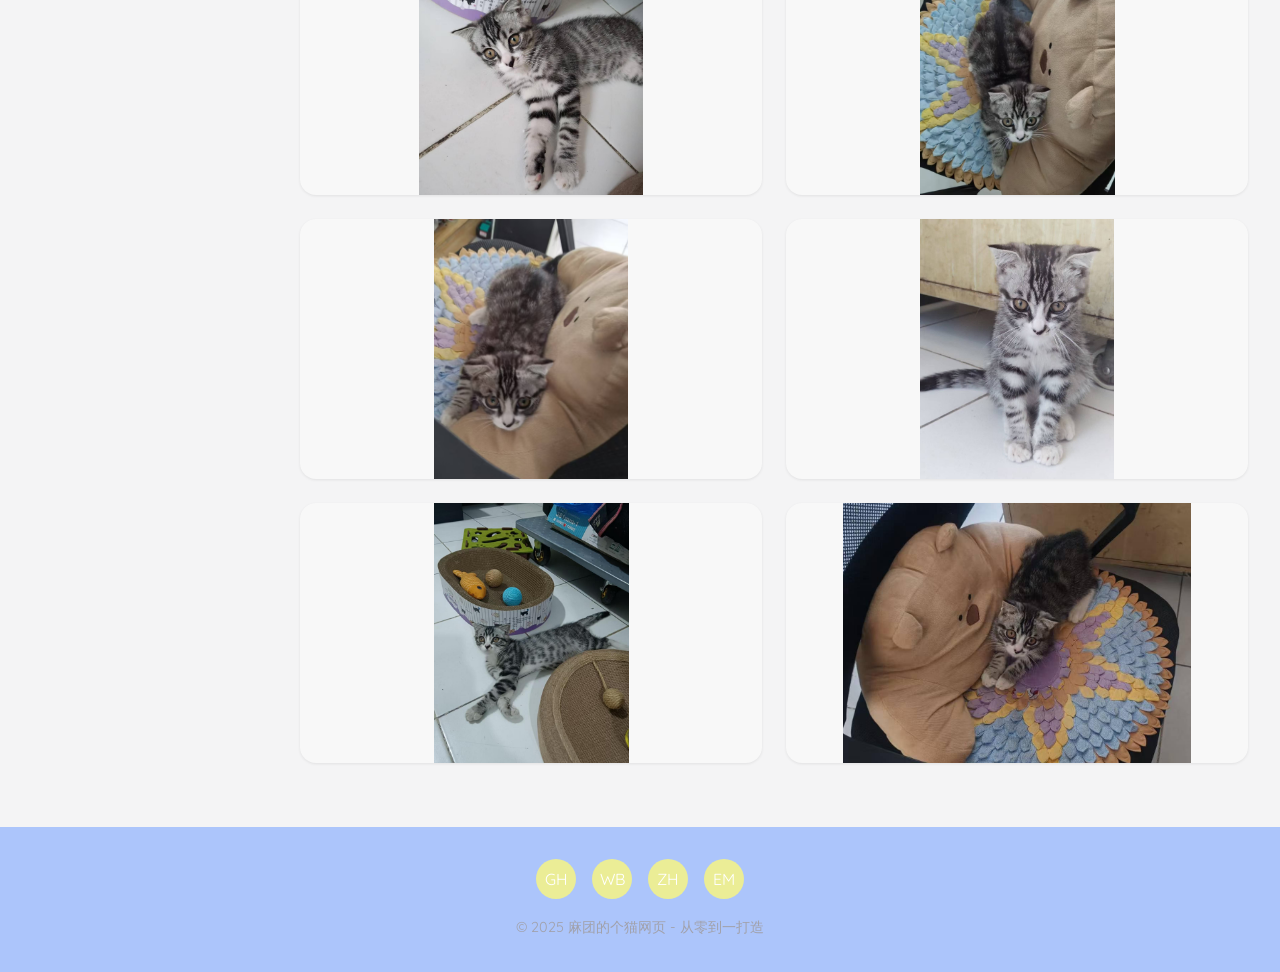
==== commit 451508e9: "提升视频样式优先级，强制生效" ====
--- a/works.html
+++ b/works.html
@@ -32,15 +32,14 @@
       <div class="fixed-video">
         <h3 style="font-size: 25px">麻团の视频🐈</h3>
         <video
-          class="auto-once-video"
-          autoplay
+          controls
           muted
           playsinline
-          controls
-          preload="auto"
+          preload="metadata"
+          class="auto-once-video"
         >
           <source src="MT.mp4" type="video/mp4" />
-          你的浏览器不支持视频播放
+          浏览器不支持视频播放
         </video>
       </div>
       <!-- 左侧侧边栏分类 -->
--- a/css/style.css
+++ b/css/style.css
@@ -920,13 +920,15 @@
   margin-bottom: 1rem;
 }
 .fixed-video video {
-  width: 100%;
-  max-height: 450px;
-  border-radius: var(--radius-lg);
-  box-shadow: var(--shadow-sm);
-  /* 关键：完整显示画面，不裁切 */
-  object-fit: contain;
-  background: #000; /* 黑底填充空白区域 */
+  width: 100% !important;
+  height: auto !important;
+  aspect-ratio: 16/9 !important; /* 改成你视频真实的宽高比，竖屏就写9/16 */
+  max-height: unset !important;
+  display: block !important;
+  object-fit: contain !important;
+  background: #000 !important;
+  border-radius: var(--radius-lg) !important;
+  box-shadow: var(--shadow-sm) !important;
 }
 
 /* 图片外层容器，预留固定高度，防止页面上下跳动 */
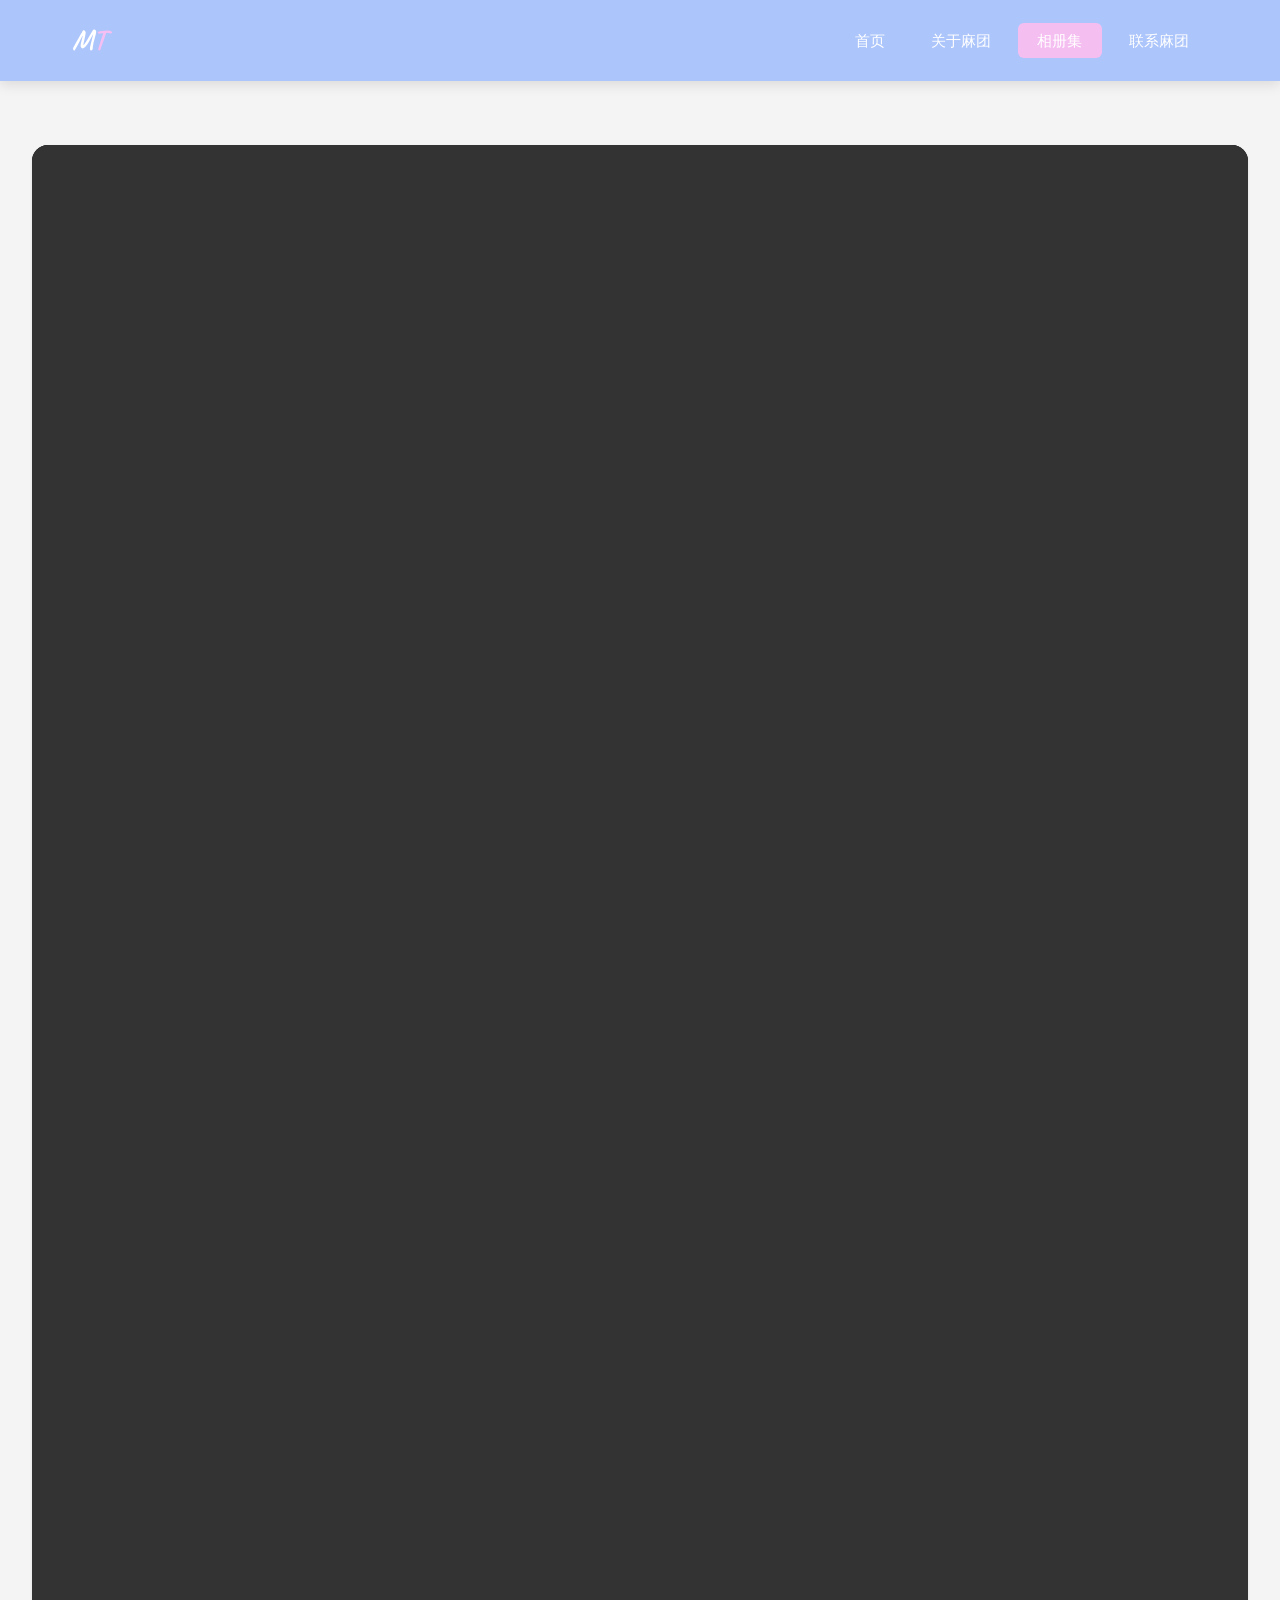
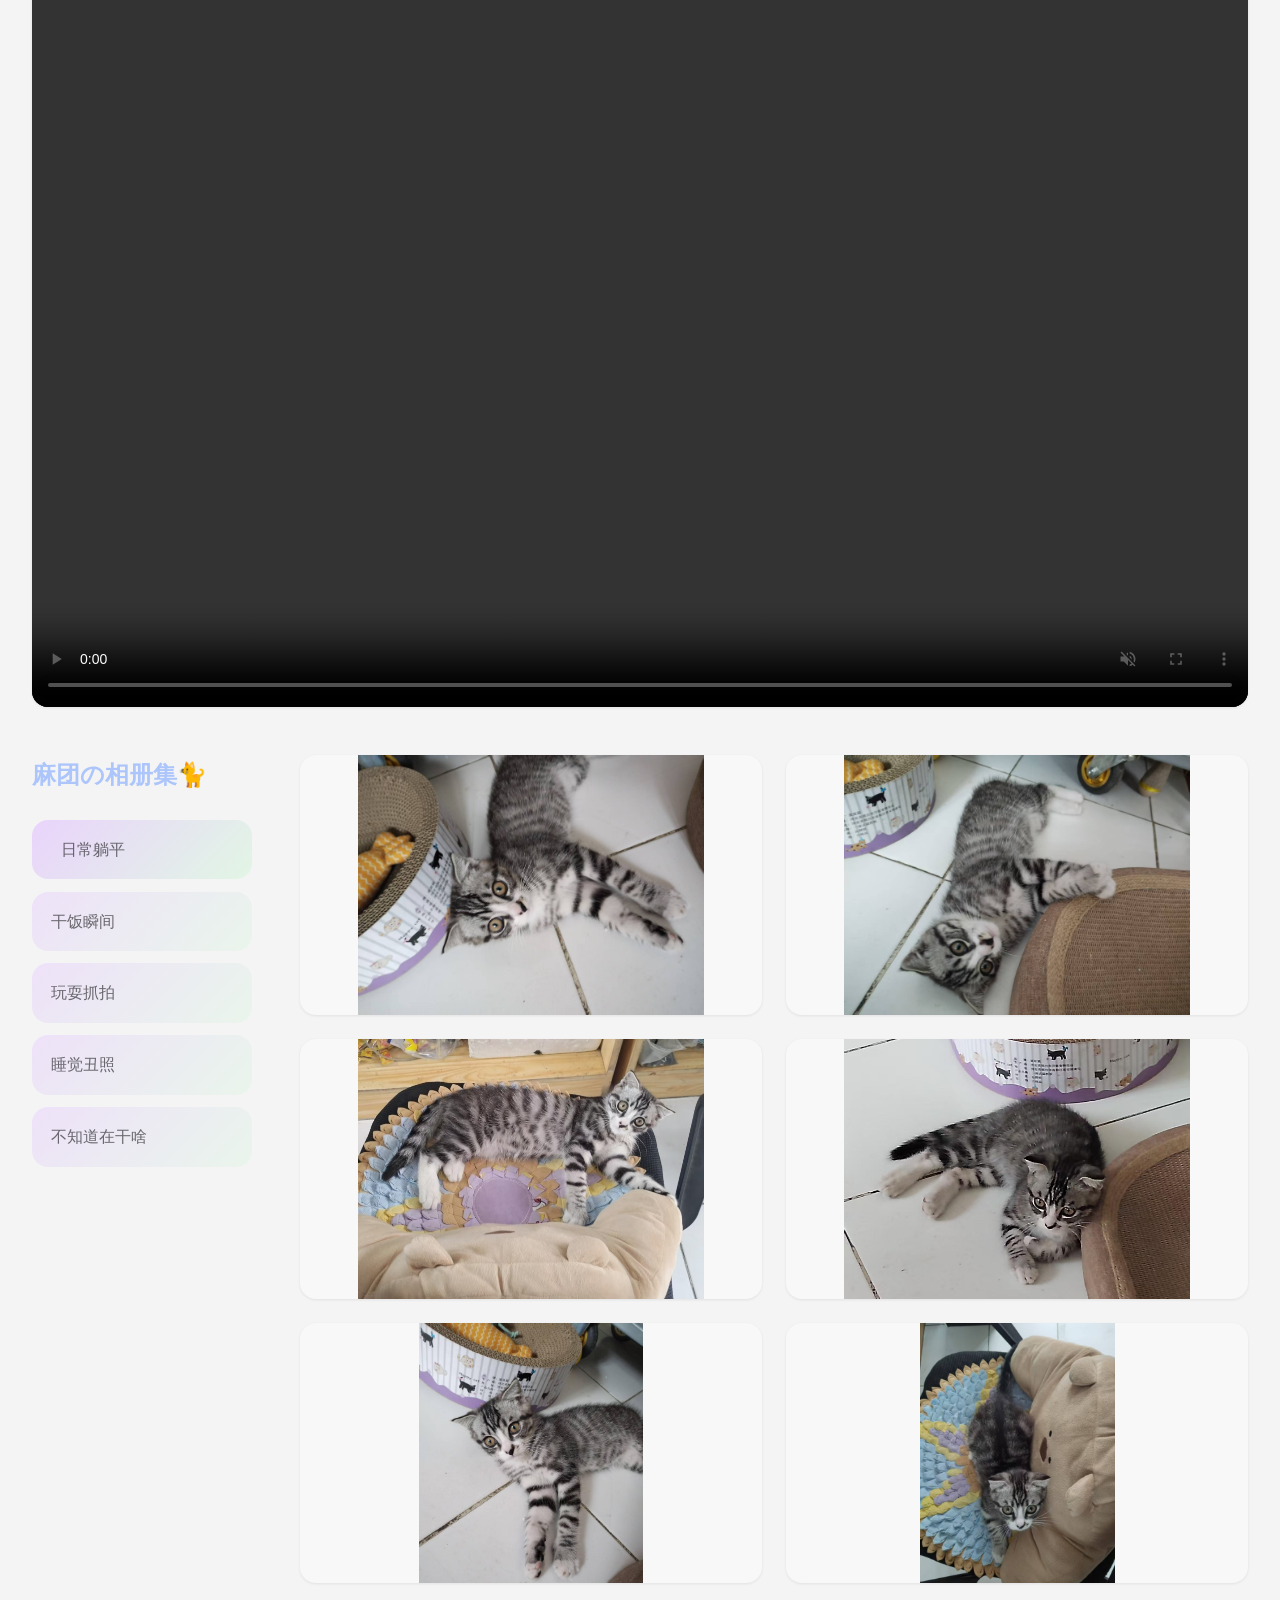
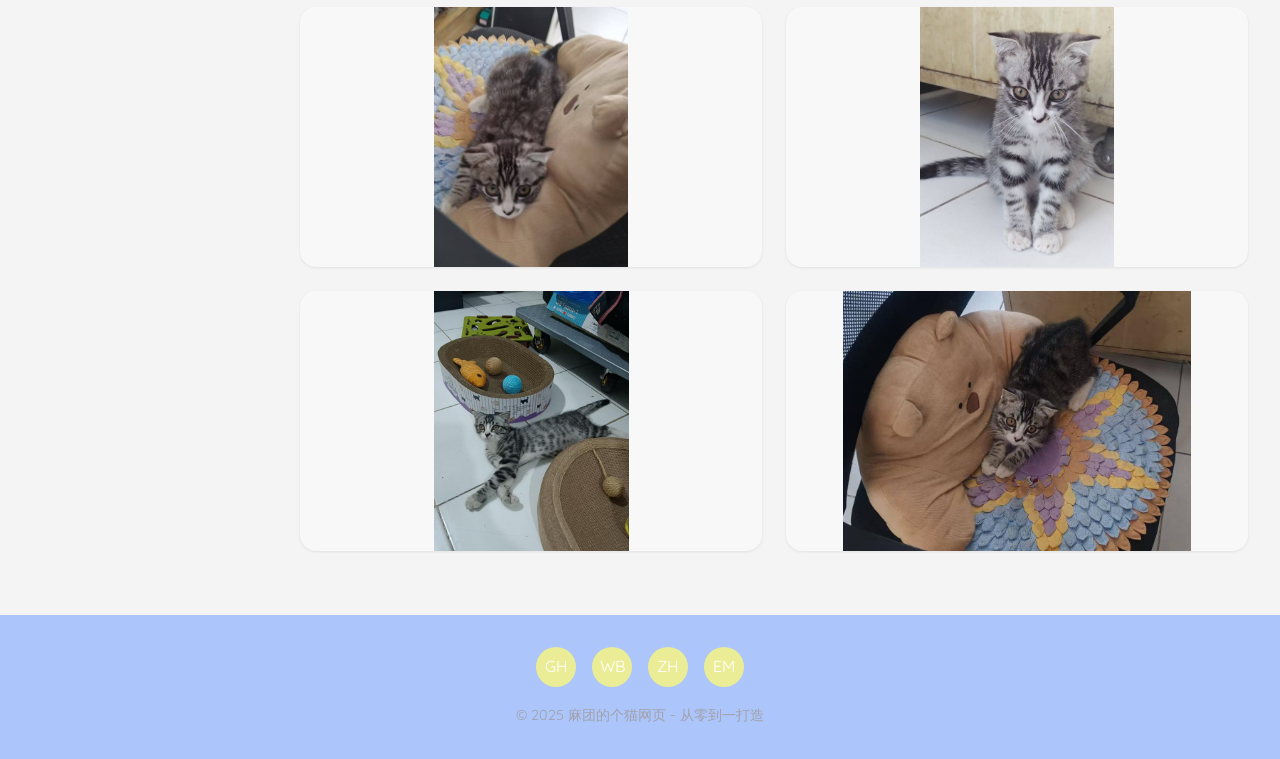
==== commit 33f8f55c: "修复视频竖屏比例，关闭自动播放" ====
--- a/works.html
+++ b/works.html
@@ -30,22 +30,22 @@
 
     <main class="album-page">
       <div class="fixed-video">
-        <h3 style="font-size: 25px">麻团の视频🐈</h3>
         <video
-          controls
+          style="width: 100%; aspect-ratio: 720/1280; background: #000"
           muted
           playsinline
+          controls
           preload="metadata"
-          class="auto-once-video"
         >
           <source src="MT.mp4" type="video/mp4" />
-          浏览器不支持视频播放
+          你的浏览器不支持视频播放
         </video>
       </div>
+
       <!-- 左侧侧边栏分类 -->
       <div class="album-wrap">
         <aside class="album-sidebar">
-          <h2>麻团相册分类</h2>
+          <h2>麻团の相册集🐈</h2>
           <ul class="album-list">
             <li class="album-item" data-target="img1">日常躺平</li>
             <li class="album-item" data-target="img2">干饭瞬间</li>
--- a/css/style.css
+++ b/css/style.css
@@ -913,7 +913,9 @@
 
 /* 视频修复：不裁剪、不变形 */
 .fixed-video {
-  margin-bottom: 2rem;
+  width: 100%;
+  height: auto;
+  overflow: visible;
 }
 .fixed-video h3 {
   color: var(--secondary-color);
@@ -922,7 +924,7 @@
 .fixed-video video {
   width: 100% !important;
   height: auto !important;
-  aspect-ratio: 16/9 !important; /* 改成你视频真实的宽高比，竖屏就写9/16 */
+  aspect-ratio: 720 / 1280 !important; /* 改成你视频真实的宽高比，竖屏就写9/16 */
   max-height: unset !important;
   display: block !important;
   object-fit: contain !important;
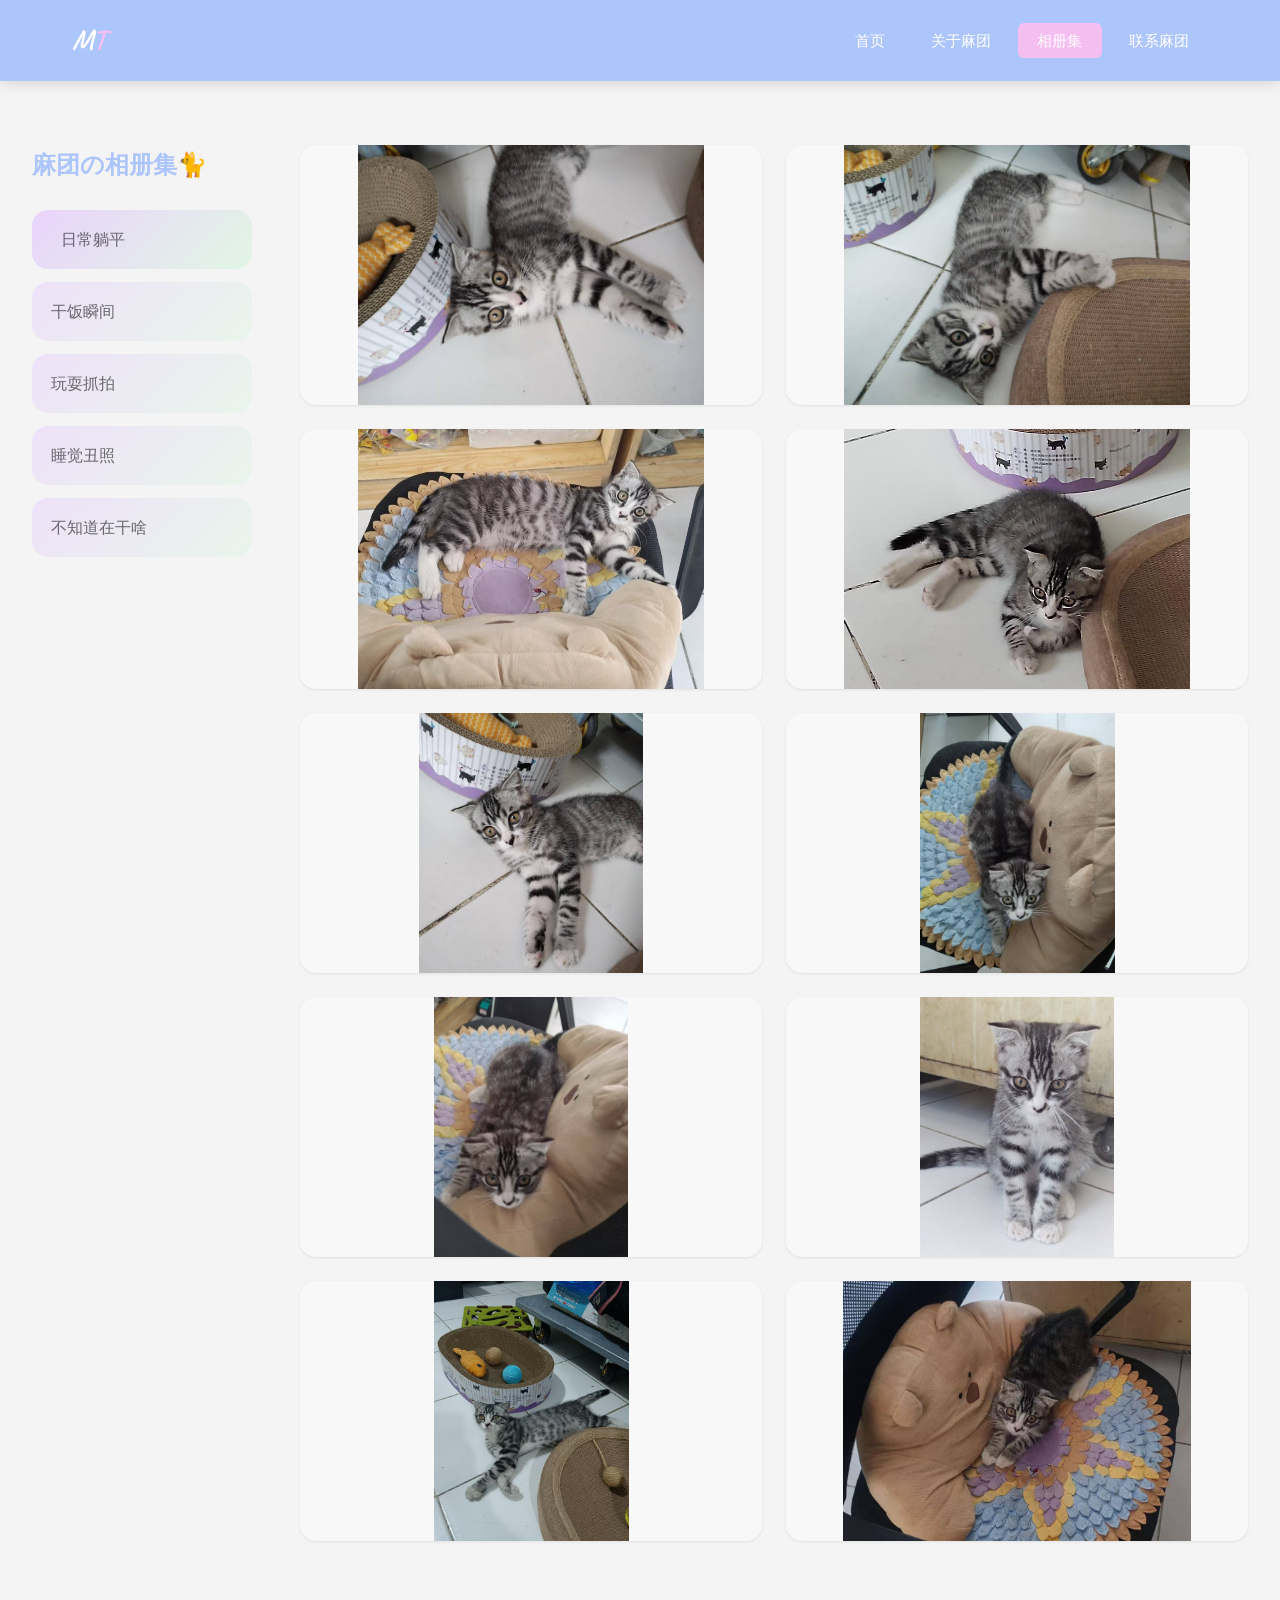
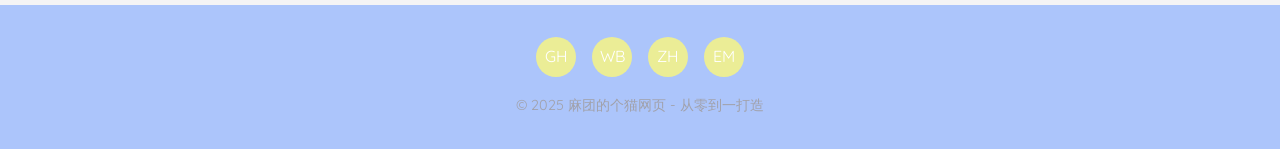
==== commit c69c2497: "删除全部视频代码样式" ====
--- a/works.html
+++ b/works.html
@@ -29,19 +29,6 @@
     </header>
 
     <main class="album-page">
-      <div class="fixed-video">
-        <video
-          style="width: 100%; aspect-ratio: 720/1280; background: #000"
-          muted
-          playsinline
-          controls
-          preload="metadata"
-        >
-          <source src="MT.mp4" type="video/mp4" />
-          你的浏览器不支持视频播放
-        </video>
-      </div>
-
       <!-- 左侧侧边栏分类 -->
       <div class="album-wrap">
         <aside class="album-sidebar">
--- a/css/style.css
+++ b/css/style.css
@@ -911,28 +911,6 @@
   padding-left: 1.8rem;
 }
 
-/* 视频修复：不裁剪、不变形 */
-.fixed-video {
-  width: 100%;
-  height: auto;
-  overflow: visible;
-}
-.fixed-video h3 {
-  color: var(--secondary-color);
-  margin-bottom: 1rem;
-}
-.fixed-video video {
-  width: 100% !important;
-  height: auto !important;
-  aspect-ratio: 720 / 1280 !important; /* 改成你视频真实的宽高比，竖屏就写9/16 */
-  max-height: unset !important;
-  display: block !important;
-  object-fit: contain !important;
-  background: #000 !important;
-  border-radius: var(--radius-lg) !important;
-  box-shadow: var(--shadow-sm) !important;
-}
-
 /* 图片外层容器，预留固定高度，防止页面上下跳动 */
 .album-img-box {
   min-height: 560px;
